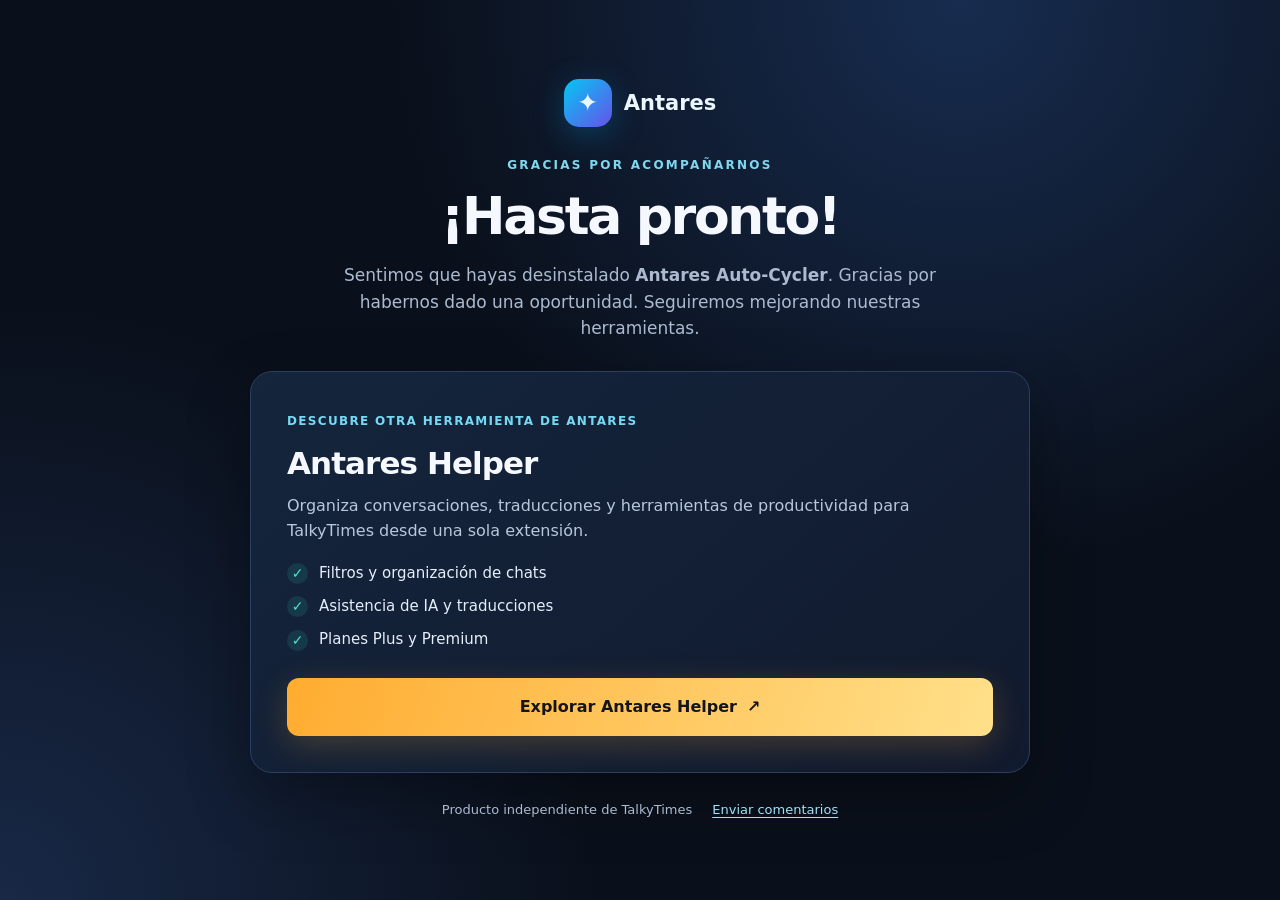
==== despedida/auto-cycler/index.html @ 86b5d060 "Add styled Antares uninstall landing page for despedida/auto-cycler/index.html" ====
<!doctype html>
<html lang="es"><head><meta charset="utf-8"><meta name="viewport" content="width=device-width,initial-scale=1"><meta name="robots" content="noindex,nofollow"><meta name="theme-color" content="#0c1322"><title>Hasta pronto — Antares Auto-Cycler</title><style>
:root{color-scheme:dark;--fg:#f6f8ff;--muted:#acbad0;--accent:#23c8e8;--highlight:#ffb443}
*{box-sizing:border-box}body{margin:0;min-height:100vh;display:grid;place-items:center;background:radial-gradient(circle at 75% 0%,#172c4f 0%,transparent 43%),radial-gradient(circle at 0% 100%,#182846 0%,transparent 38%),#0a101b;color:var(--fg);font:16px/1.55 system-ui,-apple-system,Segoe UI,Roboto,sans-serif;padding:36px 18px}
main{max-width:780px;width:100%;text-align:center}header{display:flex;align-items:center;justify-content:center;gap:12px;margin-bottom:29px;color:#eaf7ff;font-weight:800;font-size:21px}
.brand{width:48px;height:48px;display:grid;place-items:center;border-radius:15px;background:linear-gradient(135deg,#04c8f3,#6651ea);box-shadow:0 8px 32px #06a9f344;font-size:25px}
.eyebrow{text-transform:uppercase;letter-spacing:.19em;font-size:12px;font-weight:800;color:#7fd8ee}h1{font-size:clamp(32px,5.5vw,52px);line-height:1.14;letter-spacing:-.045em;margin:12px 0 16px}.intro{max-width:625px;margin:0 auto 30px;color:var(--muted);font-size:17px}
.panel{text-align:left;border:1px solid #2b3f60;background:linear-gradient(140deg,#14253c,#111a2e);padding:clamp(22px,4vw,36px);border-radius:22px;box-shadow:0 24px 64px #0005}
.panel small{color:#76d9f3;font-weight:800;letter-spacing:.11em;text-transform:uppercase;font-size:12px}h2{font-size:clamp(23px,4vw,31px);line-height:1.2;letter-spacing:-.03em;margin:12px 0} .panel p{color:#b9c7da;margin:0 0 18px}
.features{list-style:none;padding:0;margin:16px 0 26px;display:grid;gap:10px}.features li{display:flex;gap:11px;align-items:center;color:#e5eefc;font-size:15px}.tick{display:grid;place-items:center;min-width:21px;height:21px;border-radius:50%;background:#2ac5ae24;color:#57dec9;font-size:14px;font-weight:900}
.cta{display:flex;justify-content:center;align-items:center;gap:10px;background:linear-gradient(110deg,#ffac30,#ffe08a);border-radius:12px;color:#15141b;text-decoration:none;padding:17px 22px;box-shadow:0 9px 32px #ffa93136;font-size:16px;font-weight:850;text-align:center;transition:transform .15s}.cta:hover{transform:translateY(-2px)}.cta:focus-visible,a:focus-visible{outline:3px solid #64e6ff;outline-offset:3px}
.foot{display:flex;justify-content:center;gap:20px;flex-wrap:wrap;margin-top:27px;color:var(--muted);font-size:13px}.foot a{color:#a4dff7;text-decoration:underline;text-underline-offset:3px}
@media(prefers-reduced-motion:reduce){.cta{transition:none}}@media(max-width:500px){header{font-size:19px}.panel{text-align:left}.intro{font-size:15px}.cta{font-size:15px}}
</style></head><body><main>
<header><span class="brand" aria-hidden="true">✦</span><span>Antares</span></header>
<div class="eyebrow">Gracias por acompañarnos</div>
<h1>¡Hasta pronto!</h1>
<p class="intro">Sentimos que hayas desinstalado <strong>Antares Auto-Cycler</strong>. Gracias por habernos dado una oportunidad. Seguiremos mejorando nuestras herramientas.</p>
<section class="panel" aria-label="Otra extensión de Antares">
<small>Descubre otra herramienta de Antares</small>
<h2>Antares Helper</h2>
<p>Organiza conversaciones, traducciones y herramientas de productividad para TalkyTimes desde una sola extensión.</p>
<ul class="features"><li><span class="tick" aria-hidden="true">✓</span><span>Filtros y organización de chats</span></li><li><span class="tick" aria-hidden="true">✓</span><span>Asistencia de IA y traducciones</span></li><li><span class="tick" aria-hidden="true">✓</span><span>Planes Plus y Premium</span></li></ul>
<a class="cta" href="https://chromewebstore.google.com/detail/antares-helper/aejfcbeboafobmoghgmbblajlacijkpa" target="_blank" rel="noopener noreferrer" aria-label="Explorar Antares Helper en Chrome Web Store">Explorar Antares Helper <span aria-hidden="true">↗</span></a>
</section>
<nav class="foot" aria-label="Enlaces"><span>Producto independiente de TalkyTimes</span><a href="mailto:antaresagency93@gmail.com?subject=Comentarios%20sobre%20Antares%20Auto-Cycler">Enviar comentarios</a></nav>
</main></body></html>
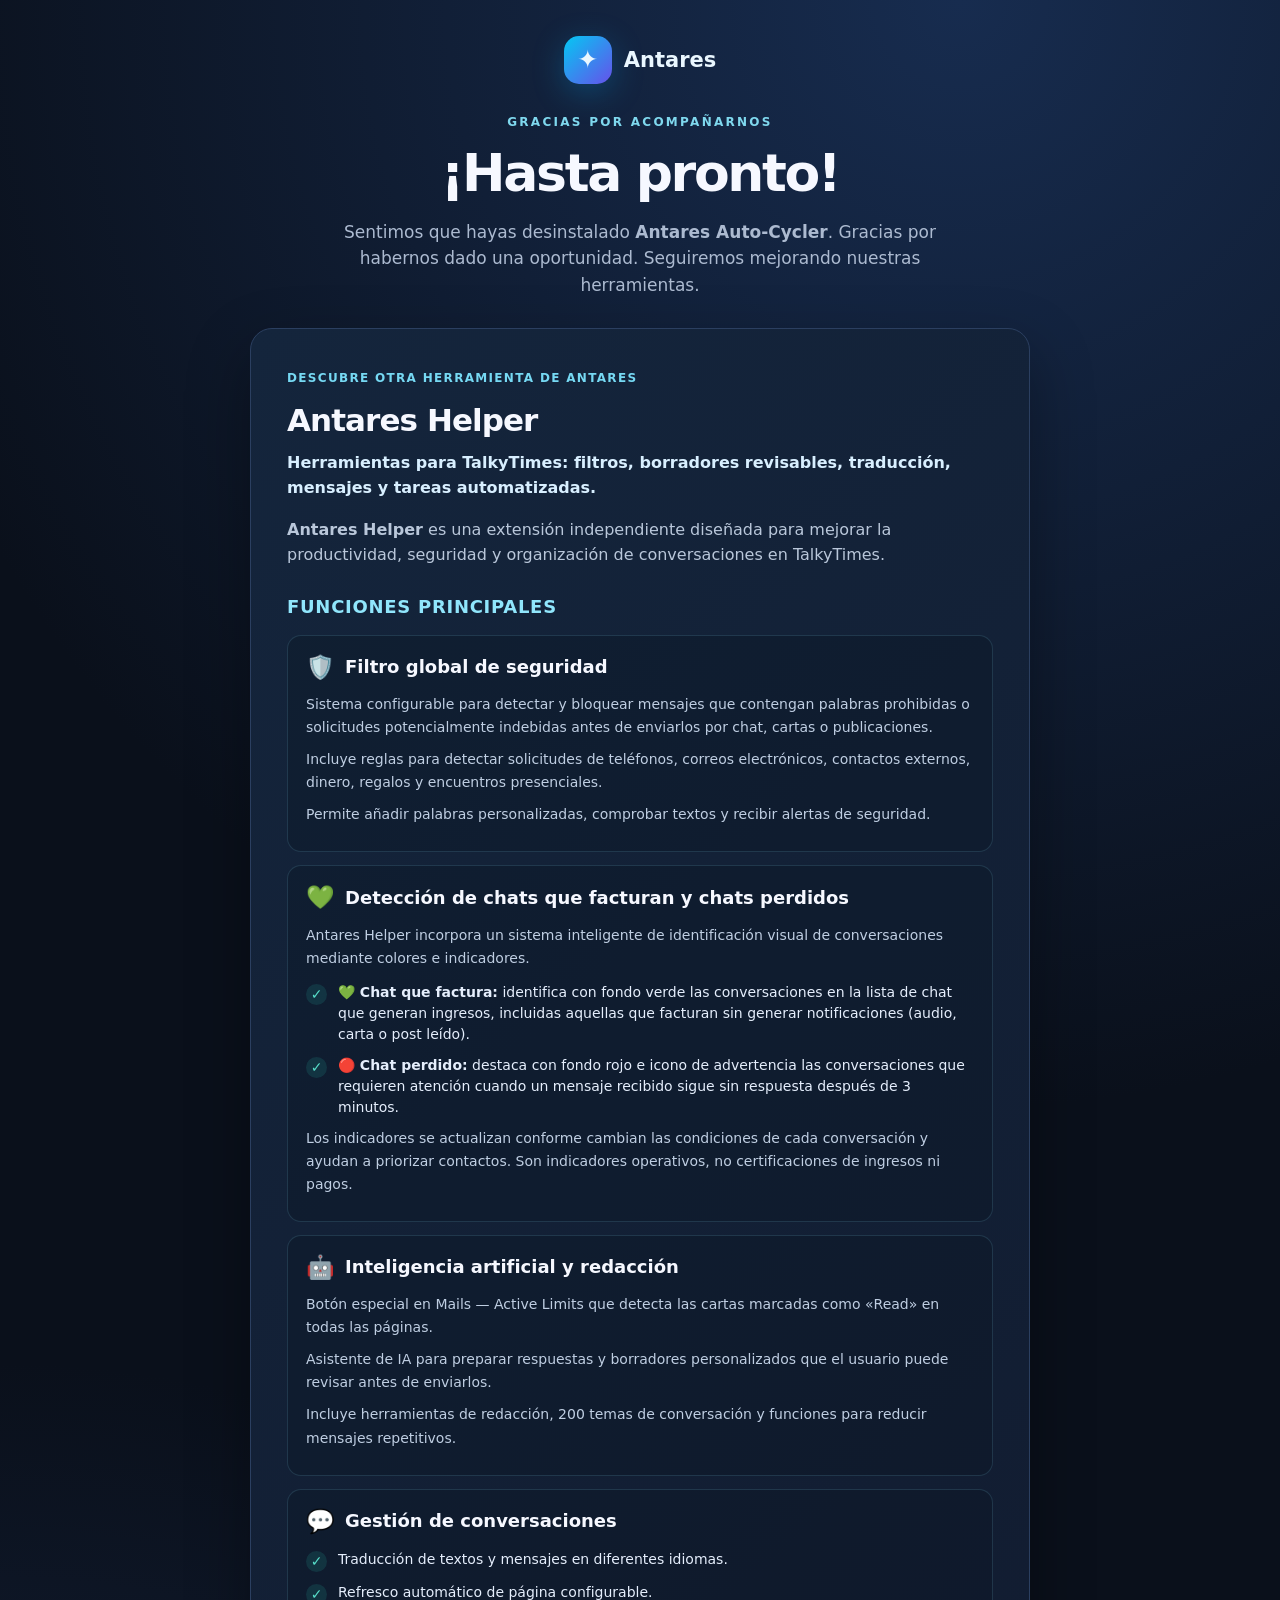
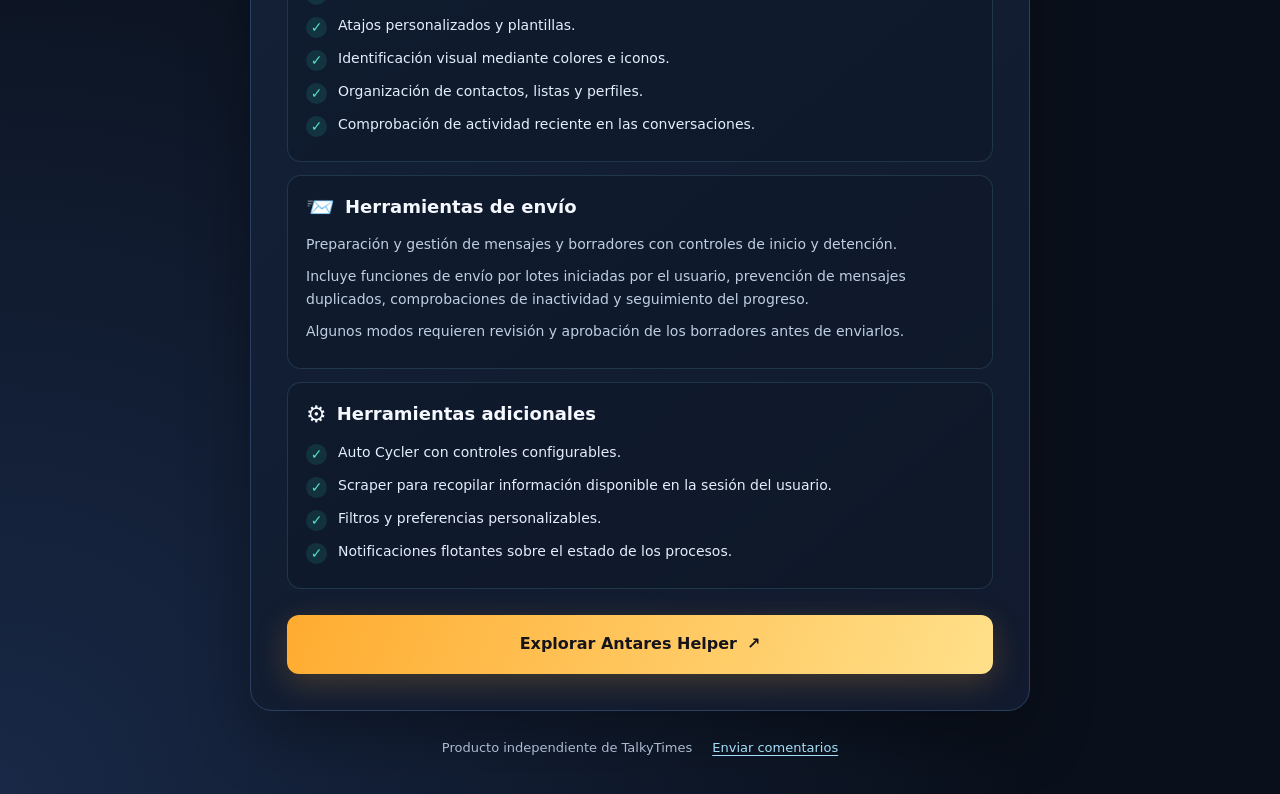
==== commit f0fc2cec: "Expand Antares Helper capabilities on Auto-Cycler uninstall recommendation" ====
--- a/despedida/auto-cycler/index.html
+++ b/despedida/auto-cycler/index.html
@@ -7,6 +7,16 @@
 .eyebrow{text-transform:uppercase;letter-spacing:.19em;font-size:12px;font-weight:800;color:#7fd8ee}h1{font-size:clamp(32px,5.5vw,52px);line-height:1.14;letter-spacing:-.045em;margin:12px 0 16px}.intro{max-width:625px;margin:0 auto 30px;color:var(--muted);font-size:17px}
 .panel{text-align:left;border:1px solid #2b3f60;background:linear-gradient(140deg,#14253c,#111a2e);padding:clamp(22px,4vw,36px);border-radius:22px;box-shadow:0 24px 64px #0005}
 .panel small{color:#76d9f3;font-weight:800;letter-spacing:.11em;text-transform:uppercase;font-size:12px}h2{font-size:clamp(23px,4vw,31px);line-height:1.2;letter-spacing:-.03em;margin:12px 0} .panel p{color:#b9c7da;margin:0 0 18px}
+.promo-lead{font-weight:650;color:#d8efff!important}
+.features-heading{margin:25px 0 14px;font-size:18px;color:#90e6fc;letter-spacing:.04em;text-transform:uppercase}
+.feature-sections{display:grid;gap:13px;margin:0 0 26px}
+.feature-section{border:1px solid rgba(127,216,238,.15);border-radius:14px;padding:16px 18px;background:rgba(9,18,31,.28)}
+.feature-section h4{display:flex;align-items:center;gap:10px;font-size:18px;line-height:1.35;margin:0 0 10px}
+.feature-emoji{font-size:23px}
+.feature-section p{font-size:14px;line-height:1.65;margin:9px 0!important;color:#bfcee2}
+.feature-section .features{margin:12px 0 8px}
+.feature-section .features li{align-items:flex-start;font-size:14px;line-height:1.5}
+.feature-section .tick{margin-top:2px}
 .features{list-style:none;padding:0;margin:16px 0 26px;display:grid;gap:10px}.features li{display:flex;gap:11px;align-items:center;color:#e5eefc;font-size:15px}.tick{display:grid;place-items:center;min-width:21px;height:21px;border-radius:50%;background:#2ac5ae24;color:#57dec9;font-size:14px;font-weight:900}
 .cta{display:flex;justify-content:center;align-items:center;gap:10px;background:linear-gradient(110deg,#ffac30,#ffe08a);border-radius:12px;color:#15141b;text-decoration:none;padding:17px 22px;box-shadow:0 9px 32px #ffa93136;font-size:16px;font-weight:850;text-align:center;transition:transform .15s}.cta:hover{transform:translateY(-2px)}.cta:focus-visible,a:focus-visible{outline:3px solid #64e6ff;outline-offset:3px}
 .foot{display:flex;justify-content:center;gap:20px;flex-wrap:wrap;margin-top:27px;color:var(--muted);font-size:13px}.foot a{color:#a4dff7;text-decoration:underline;text-underline-offset:3px}
@@ -19,8 +29,62 @@
 <section class="panel" aria-label="Otra extensión de Antares">
 <small>Descubre otra herramienta de Antares</small>
 <h2>Antares Helper</h2>
-<p>Organiza conversaciones, traducciones y herramientas de productividad para TalkyTimes desde una sola extensión.</p>
-<ul class="features"><li><span class="tick" aria-hidden="true">✓</span><span>Filtros y organización de chats</span></li><li><span class="tick" aria-hidden="true">✓</span><span>Asistencia de IA y traducciones</span></li><li><span class="tick" aria-hidden="true">✓</span><span>Planes Plus y Premium</span></li></ul>
+<p class="promo-lead">Herramientas para TalkyTimes: filtros, borradores revisables, traducción, mensajes y tareas automatizadas.</p>
+<p><strong>Antares Helper</strong> es una extensión independiente diseñada para mejorar la productividad, seguridad y organización de conversaciones en TalkyTimes.</p>
+<h3 class="features-heading">Funciones principales</h3>
+<div class="feature-sections">
+<section class="feature-section">
+<h4><span class="feature-emoji" aria-hidden="true">🛡️</span>Filtro global de seguridad</h4>
+<p>Sistema configurable para detectar y bloquear mensajes que contengan palabras prohibidas o solicitudes potencialmente indebidas antes de enviarlos por chat, cartas o publicaciones.</p>
+<p>Incluye reglas para detectar solicitudes de teléfonos, correos electrónicos, contactos externos, dinero, regalos y encuentros presenciales.</p>
+<p>Permite añadir palabras personalizadas, comprobar textos y recibir alertas de seguridad.</p>
+
+
+</section>
+<section class="feature-section">
+<h4><span class="feature-emoji" aria-hidden="true">💚</span>Detección de chats que facturan y chats perdidos</h4>
+<p>Antares Helper incorpora un sistema inteligente de identificación visual de conversaciones mediante colores e indicadores.</p>
+<ul class="features"><li><span class="tick" aria-hidden="true">✓</span><span><strong>💚 Chat que factura:</strong> identifica con fondo verde las conversaciones en la lista de chat que generan ingresos, incluidas aquellas que facturan sin generar notificaciones (audio, carta o post leído).</span></li>
+<li><span class="tick" aria-hidden="true">✓</span><span><strong>🔴 Chat perdido:</strong> destaca con fondo rojo e icono de advertencia las conversaciones que requieren atención cuando un mensaje recibido sigue sin respuesta después de 3 minutos.</span></li></ul>
+<p>Los indicadores se actualizan conforme cambian las condiciones de cada conversación y ayudan a priorizar contactos. Son indicadores operativos, no certificaciones de ingresos ni pagos.</p>
+</section>
+<section class="feature-section">
+<h4><span class="feature-emoji" aria-hidden="true">🤖</span>Inteligencia artificial y redacción</h4>
+<p>Botón especial en Mails — Active Limits que detecta las cartas marcadas como «Read» en todas las páginas.</p>
+<p>Asistente de IA para preparar respuestas y borradores personalizados que el usuario puede revisar antes de enviarlos.</p>
+<p>Incluye herramientas de redacción, 200 temas de conversación y funciones para reducir mensajes repetitivos.</p>
+
+
+</section>
+<section class="feature-section">
+<h4><span class="feature-emoji" aria-hidden="true">💬</span>Gestión de conversaciones</h4>
+
+<ul class="features"><li><span class="tick" aria-hidden="true">✓</span><span>Traducción de textos y mensajes en diferentes idiomas.</span></li>
+<li><span class="tick" aria-hidden="true">✓</span><span>Refresco automático de página configurable.</span></li>
+<li><span class="tick" aria-hidden="true">✓</span><span>Atajos personalizados y plantillas.</span></li>
+<li><span class="tick" aria-hidden="true">✓</span><span>Identificación visual mediante colores e iconos.</span></li>
+<li><span class="tick" aria-hidden="true">✓</span><span>Organización de contactos, listas y perfiles.</span></li>
+<li><span class="tick" aria-hidden="true">✓</span><span>Comprobación de actividad reciente en las conversaciones.</span></li></ul>
+
+</section>
+<section class="feature-section">
+<h4><span class="feature-emoji" aria-hidden="true">📨</span>Herramientas de envío</h4>
+<p>Preparación y gestión de mensajes y borradores con controles de inicio y detención.</p>
+<p>Incluye funciones de envío por lotes iniciadas por el usuario, prevención de mensajes duplicados, comprobaciones de inactividad y seguimiento del progreso.</p>
+<p>Algunos modos requieren revisión y aprobación de los borradores antes de enviarlos.</p>
+
+
+</section>
+<section class="feature-section">
+<h4><span class="feature-emoji" aria-hidden="true">⚙️</span>Herramientas adicionales</h4>
+
+<ul class="features"><li><span class="tick" aria-hidden="true">✓</span><span>Auto Cycler con controles configurables.</span></li>
+<li><span class="tick" aria-hidden="true">✓</span><span>Scraper para recopilar información disponible en la sesión del usuario.</span></li>
+<li><span class="tick" aria-hidden="true">✓</span><span>Filtros y preferencias personalizables.</span></li>
+<li><span class="tick" aria-hidden="true">✓</span><span>Notificaciones flotantes sobre el estado de los procesos.</span></li></ul>
+
+</section>
+</div>
 <a class="cta" href="https://chromewebstore.google.com/detail/antares-helper/aejfcbeboafobmoghgmbblajlacijkpa" target="_blank" rel="noopener noreferrer" aria-label="Explorar Antares Helper en Chrome Web Store">Explorar Antares Helper <span aria-hidden="true">↗</span></a>
 </section>
 <nav class="foot" aria-label="Enlaces"><span>Producto independiente de TalkyTimes</span><a href="mailto:antaresagency93@gmail.com?subject=Comentarios%20sobre%20Antares%20Auto-Cycler">Enviar comentarios</a></nav>
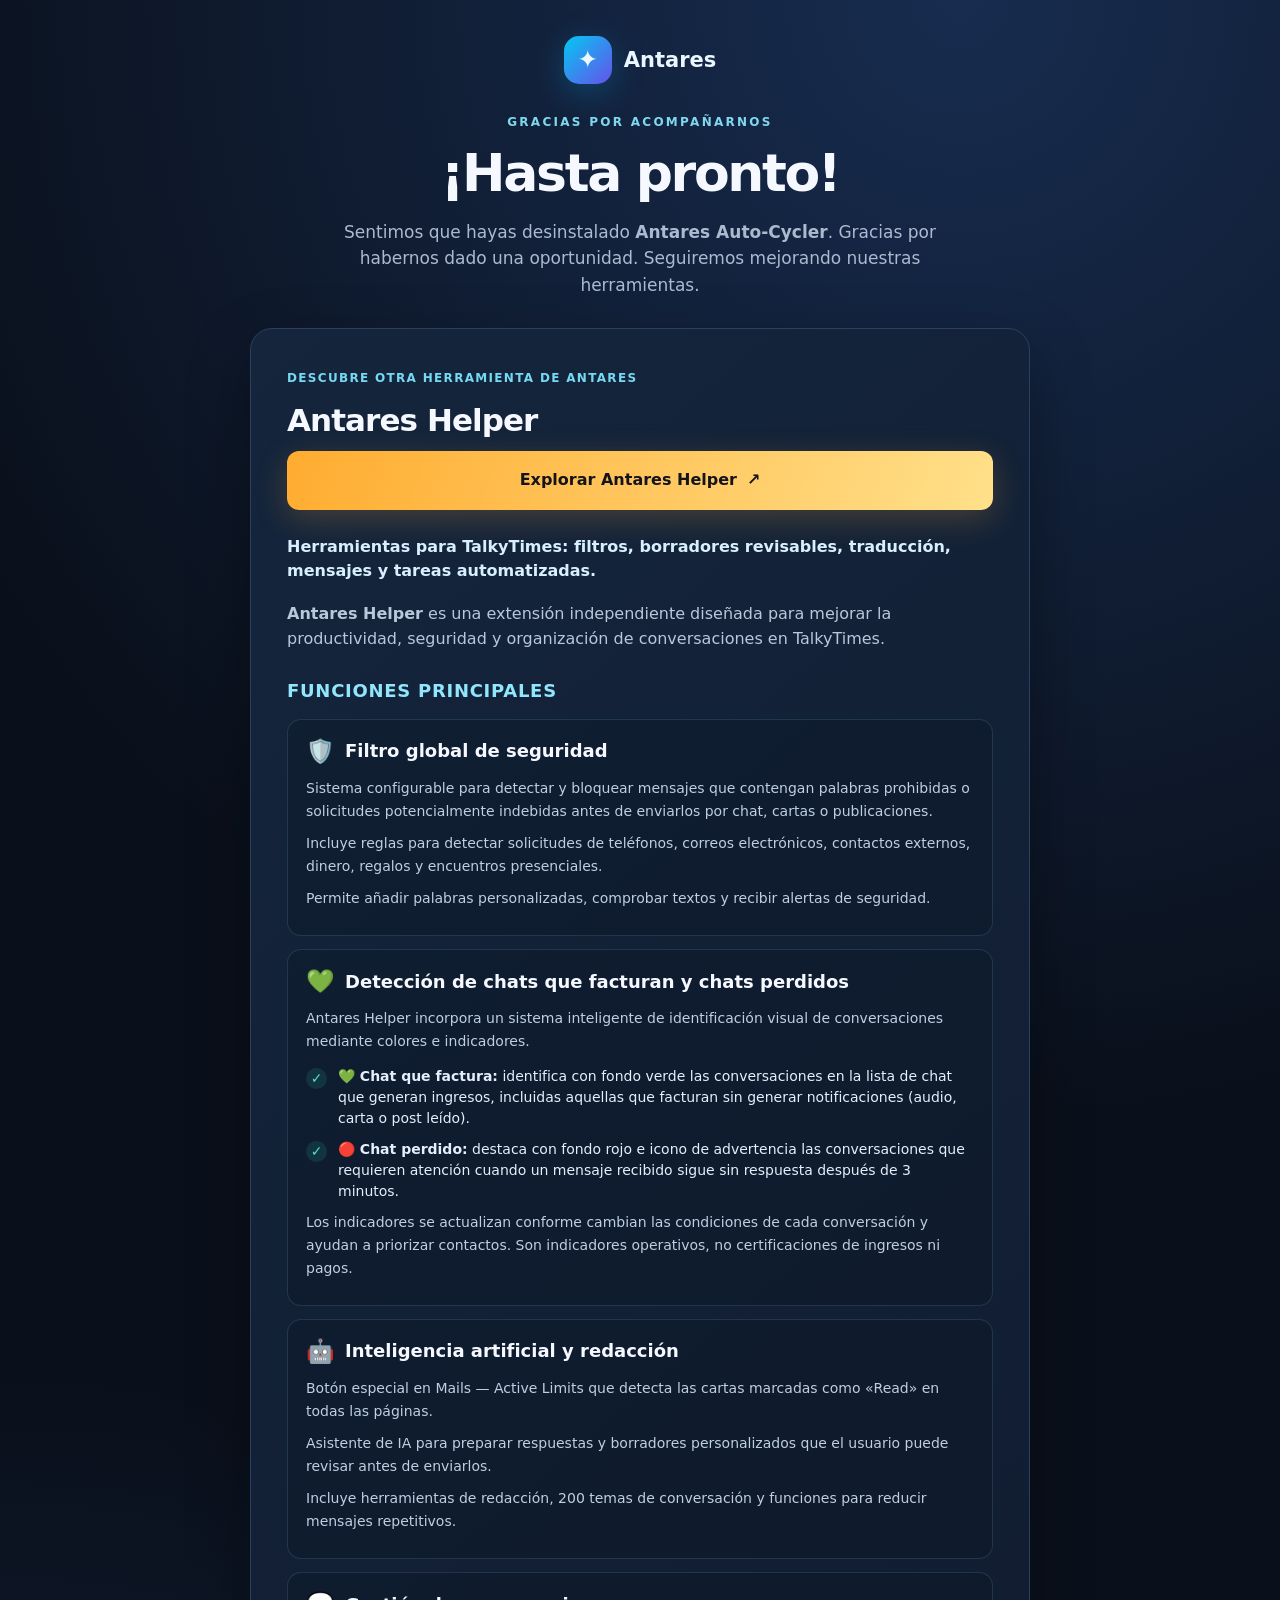
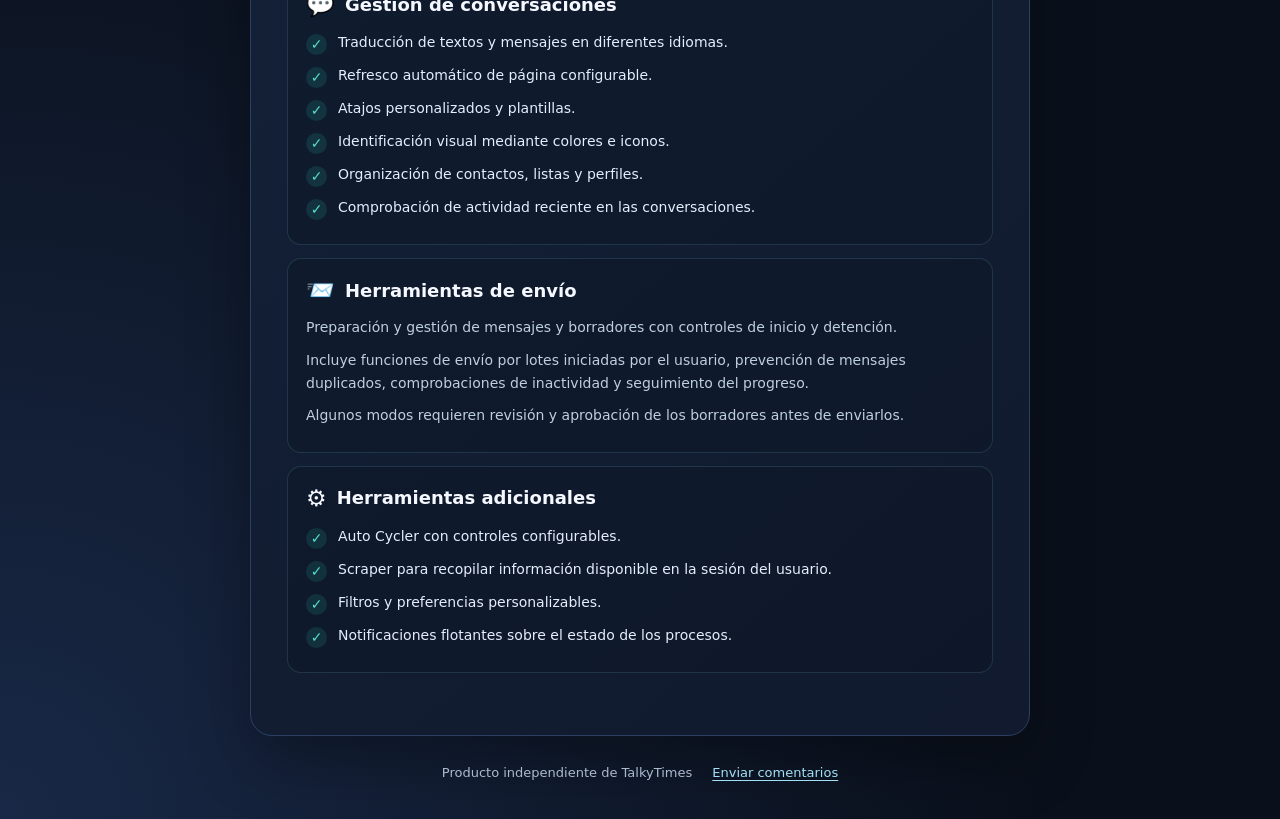
==== commit 71a1bd23: "Move extension explore CTA above features on uninstall page" ====
--- a/despedida/auto-cycler/index.html
+++ b/despedida/auto-cycler/index.html
@@ -18,7 +18,7 @@
 .feature-section .features li{align-items:flex-start;font-size:14px;line-height:1.5}
 .feature-section .tick{margin-top:2px}
 .features{list-style:none;padding:0;margin:16px 0 26px;display:grid;gap:10px}.features li{display:flex;gap:11px;align-items:center;color:#e5eefc;font-size:15px}.tick{display:grid;place-items:center;min-width:21px;height:21px;border-radius:50%;background:#2ac5ae24;color:#57dec9;font-size:14px;font-weight:900}
-.cta{display:flex;justify-content:center;align-items:center;gap:10px;background:linear-gradient(110deg,#ffac30,#ffe08a);border-radius:12px;color:#15141b;text-decoration:none;padding:17px 22px;box-shadow:0 9px 32px #ffa93136;font-size:16px;font-weight:850;text-align:center;transition:transform .15s}.cta:hover{transform:translateY(-2px)}.cta:focus-visible,a:focus-visible{outline:3px solid #64e6ff;outline-offset:3px}
+.cta{margin:10px 0 25px;display:flex;justify-content:center;align-items:center;gap:10px;background:linear-gradient(110deg,#ffac30,#ffe08a);border-radius:12px;color:#15141b;text-decoration:none;padding:17px 22px;box-shadow:0 9px 32px #ffa93136;font-size:16px;font-weight:850;text-align:center;transition:transform .15s}.cta:hover{transform:translateY(-2px)}.cta:focus-visible,a:focus-visible{outline:3px solid #64e6ff;outline-offset:3px}
 .foot{display:flex;justify-content:center;gap:20px;flex-wrap:wrap;margin-top:27px;color:var(--muted);font-size:13px}.foot a{color:#a4dff7;text-decoration:underline;text-underline-offset:3px}
 @media(prefers-reduced-motion:reduce){.cta{transition:none}}@media(max-width:500px){header{font-size:19px}.panel{text-align:left}.intro{font-size:15px}.cta{font-size:15px}}
 </style></head><body><main>
@@ -29,6 +29,7 @@
 <section class="panel" aria-label="Otra extensión de Antares">
 <small>Descubre otra herramienta de Antares</small>
 <h2>Antares Helper</h2>
+<a class="cta" href="https://chromewebstore.google.com/detail/antares-helper/aejfcbeboafobmoghgmbblajlacijkpa" target="_blank" rel="noopener noreferrer" aria-label="Explorar Antares Helper en Chrome Web Store">Explorar Antares Helper <span aria-hidden="true">↗</span></a>
 <p class="promo-lead">Herramientas para TalkyTimes: filtros, borradores revisables, traducción, mensajes y tareas automatizadas.</p>
 <p><strong>Antares Helper</strong> es una extensión independiente diseñada para mejorar la productividad, seguridad y organización de conversaciones en TalkyTimes.</p>
 <h3 class="features-heading">Funciones principales</h3>
@@ -85,7 +86,6 @@
 
 </section>
 </div>
-<a class="cta" href="https://chromewebstore.google.com/detail/antares-helper/aejfcbeboafobmoghgmbblajlacijkpa" target="_blank" rel="noopener noreferrer" aria-label="Explorar Antares Helper en Chrome Web Store">Explorar Antares Helper <span aria-hidden="true">↗</span></a>
 </section>
 <nav class="foot" aria-label="Enlaces"><span>Producto independiente de TalkyTimes</span><a href="mailto:antaresagency93@gmail.com?subject=Comentarios%20sobre%20Antares%20Auto-Cycler">Enviar comentarios</a></nav>
 </main></body></html>
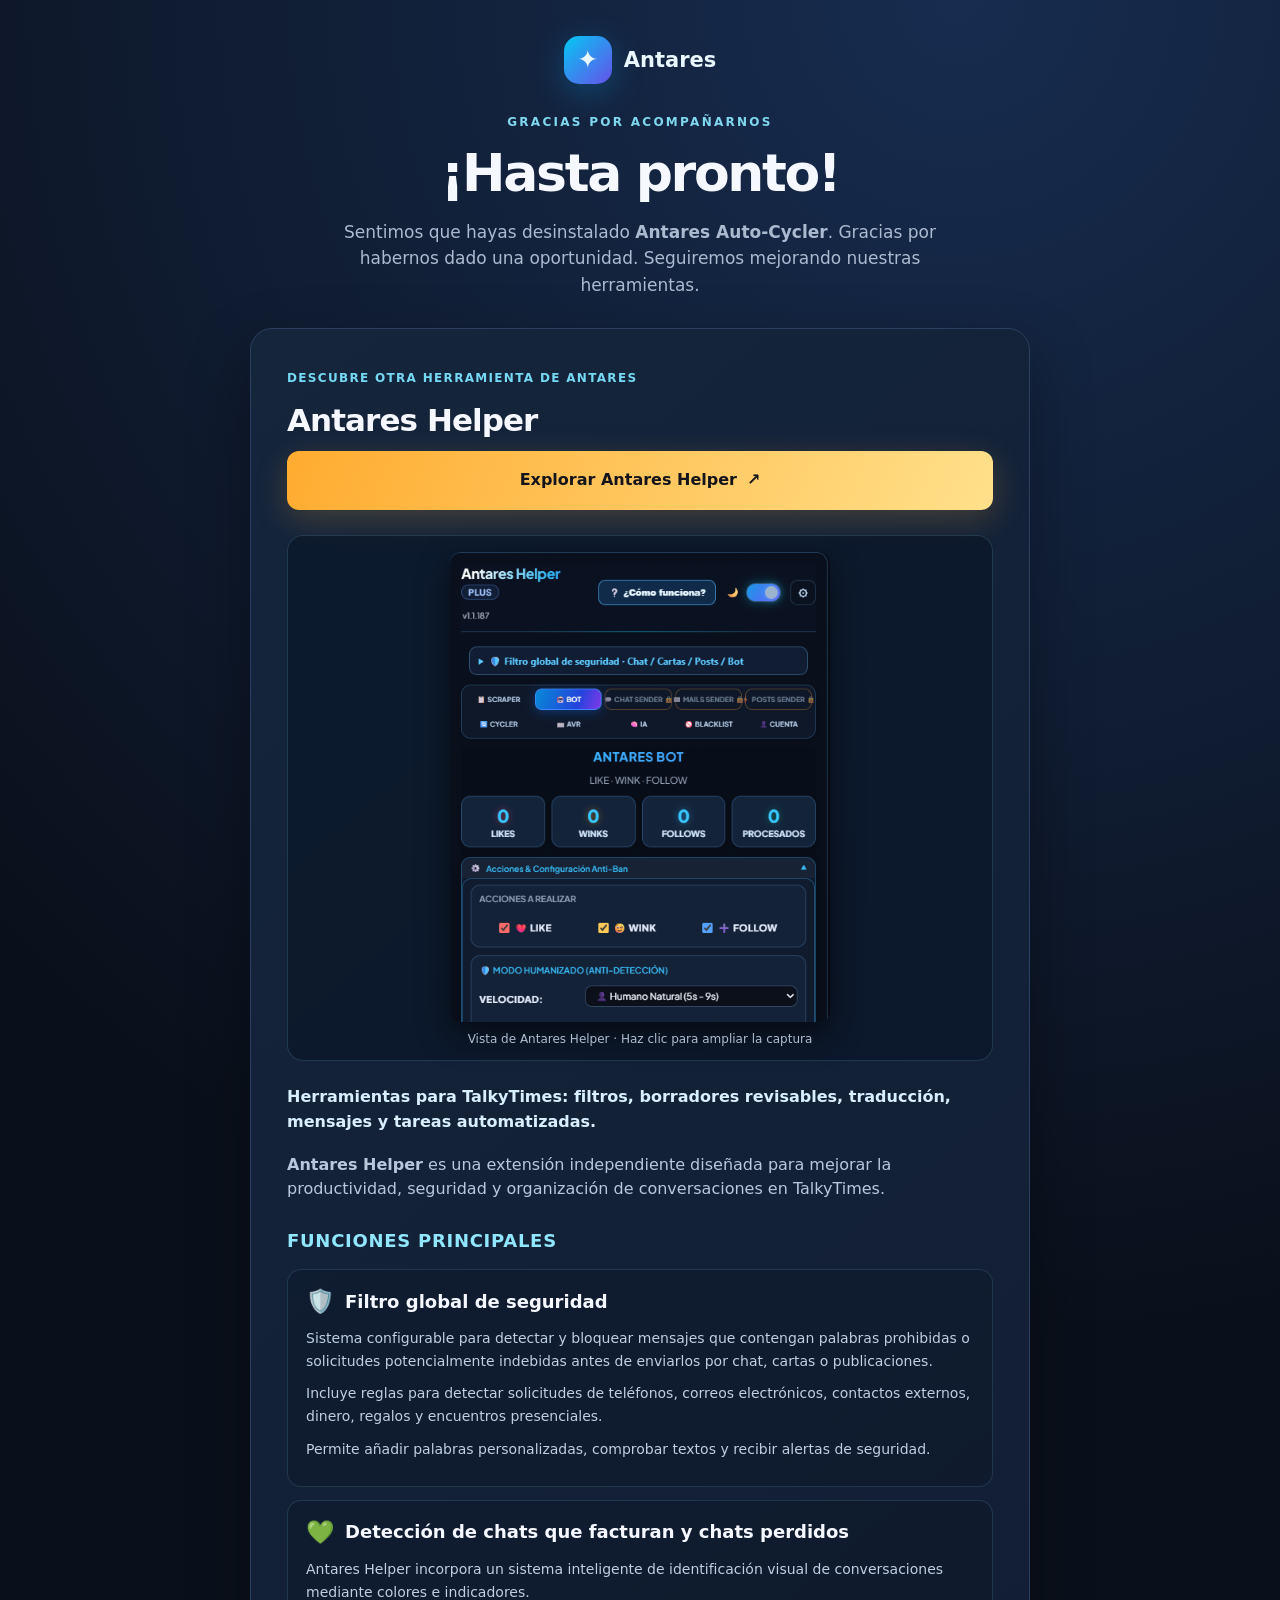
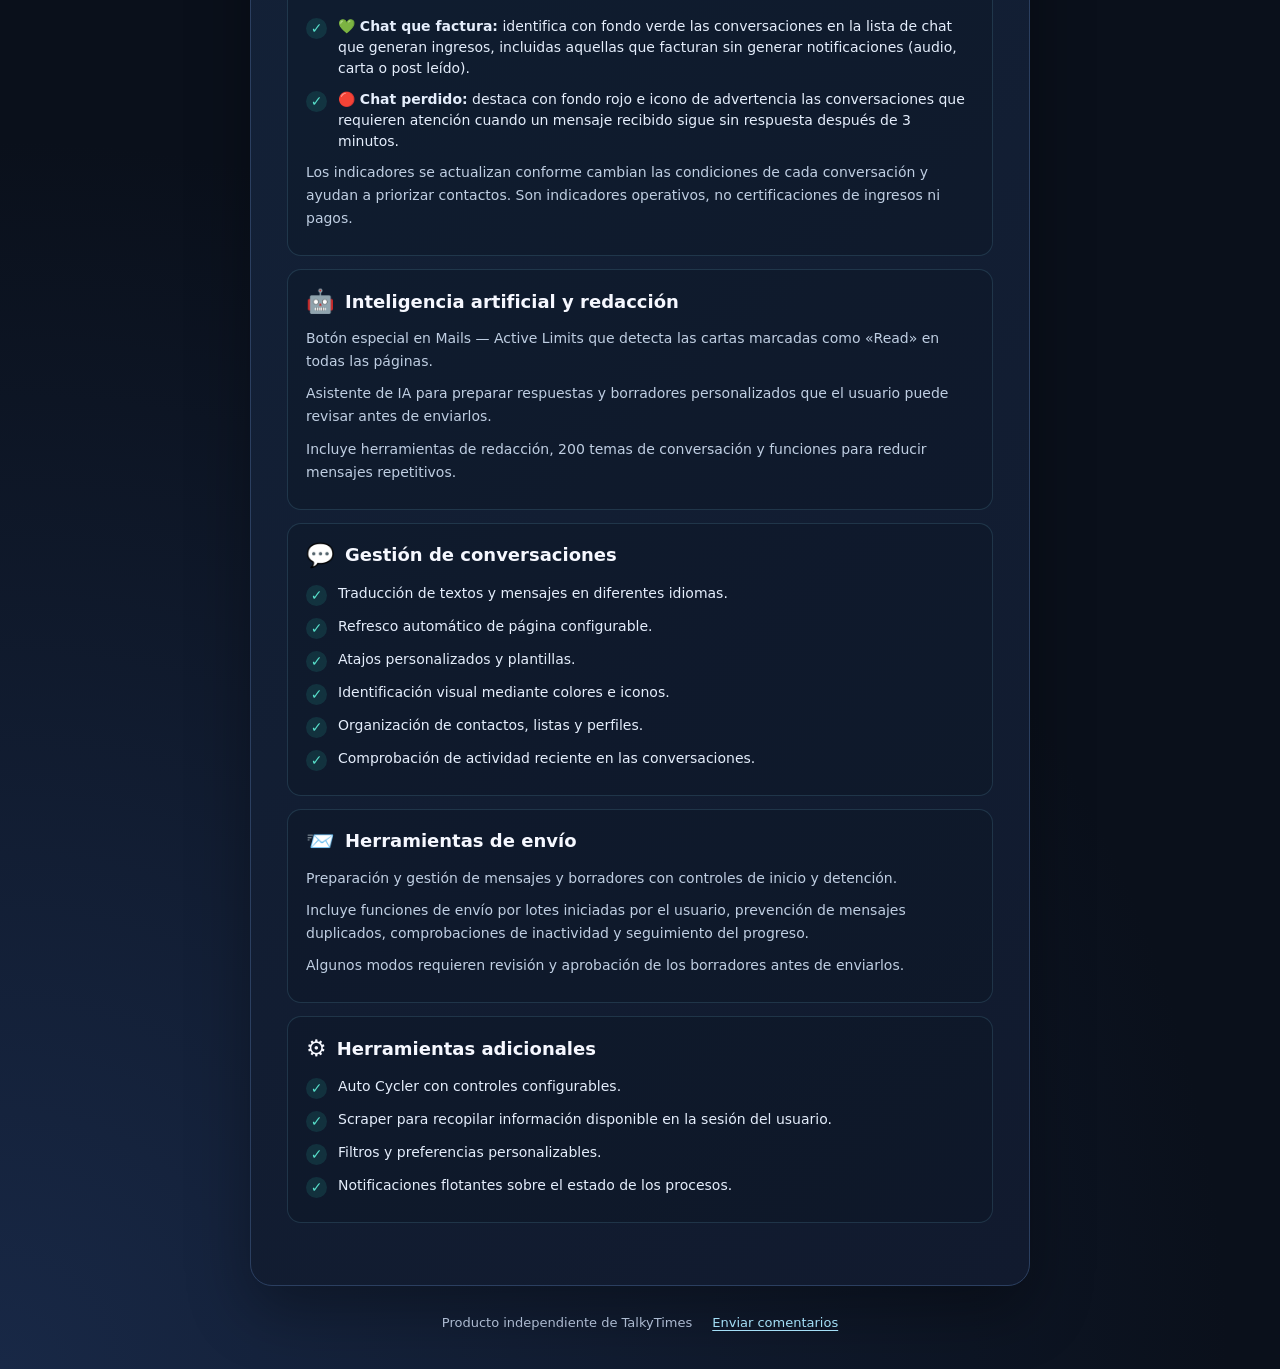
==== commit 23495993: "Display real Vista de Antares Helper screenshot on uninstall page" ====
--- a/despedida/auto-cycler/index.html
+++ b/despedida/auto-cycler/index.html
@@ -19,6 +19,11 @@
 .feature-section .tick{margin-top:2px}
 .features{list-style:none;padding:0;margin:16px 0 26px;display:grid;gap:10px}.features li{display:flex;gap:11px;align-items:center;color:#e5eefc;font-size:15px}.tick{display:grid;place-items:center;min-width:21px;height:21px;border-radius:50%;background:#2ac5ae24;color:#57dec9;font-size:14px;font-weight:900}
 .cta{margin:10px 0 25px;display:flex;justify-content:center;align-items:center;gap:10px;background:linear-gradient(110deg,#ffac30,#ffe08a);border-radius:12px;color:#15141b;text-decoration:none;padding:17px 22px;box-shadow:0 9px 32px #ffa93136;font-size:16px;font-weight:850;text-align:center;transition:transform .15s}.cta:hover{transform:translateY(-2px)}.cta:focus-visible,a:focus-visible{outline:3px solid #64e6ff;outline-offset:3px}
+.extension-preview{display:flex;align-items:center;flex-direction:column;gap:9px;margin:3px 0 24px;padding:16px 12px 12px;border:1px solid rgba(127,216,238,.17);border-radius:16px;background:rgba(6,16,31,.46)}
+.extension-preview a{display:block;max-width:100%;line-height:0;border-radius:10px}
+.extension-preview img{display:block;max-width:100%;max-height:470px;width:auto;height:auto;object-fit:contain;border-radius:10px;box-shadow:0 13px 30px #0008}
+.extension-preview figcaption{color:#aebdd0;text-align:center;font-size:12px;line-height:1.45}
+.extension-preview a:focus-visible{outline:3px solid #64e6ff;outline-offset:4px}
 .foot{display:flex;justify-content:center;gap:20px;flex-wrap:wrap;margin-top:27px;color:var(--muted);font-size:13px}.foot a{color:#a4dff7;text-decoration:underline;text-underline-offset:3px}
 @media(prefers-reduced-motion:reduce){.cta{transition:none}}@media(max-width:500px){header{font-size:19px}.panel{text-align:left}.intro{font-size:15px}.cta{font-size:15px}}
 </style></head><body><main>
@@ -30,6 +35,10 @@
 <small>Descubre otra herramienta de Antares</small>
 <h2>Antares Helper</h2>
 <a class="cta" href="https://chromewebstore.google.com/detail/antares-helper/aejfcbeboafobmoghgmbblajlacijkpa" target="_blank" rel="noopener noreferrer" aria-label="Explorar Antares Helper en Chrome Web Store">Explorar Antares Helper <span aria-hidden="true">↗</span></a>
+<figure class="extension-preview">
+<a href="./vista-antares-helper.png" target="_blank" rel="noopener noreferrer" aria-label="Abrir captura completa de Vista de Antares Helper"><img src="./vista-antares-helper.png" width="479" height="592" loading="lazy" decoding="async" alt="Captura real del panel de Antares Helper, con menú de herramientas, controles del bot, acciones y estadísticas."></a>
+<figcaption>Vista de Antares Helper · Haz clic para ampliar la captura</figcaption>
+</figure>
 <p class="promo-lead">Herramientas para TalkyTimes: filtros, borradores revisables, traducción, mensajes y tareas automatizadas.</p>
 <p><strong>Antares Helper</strong> es una extensión independiente diseñada para mejorar la productividad, seguridad y organización de conversaciones en TalkyTimes.</p>
 <h3 class="features-heading">Funciones principales</h3>
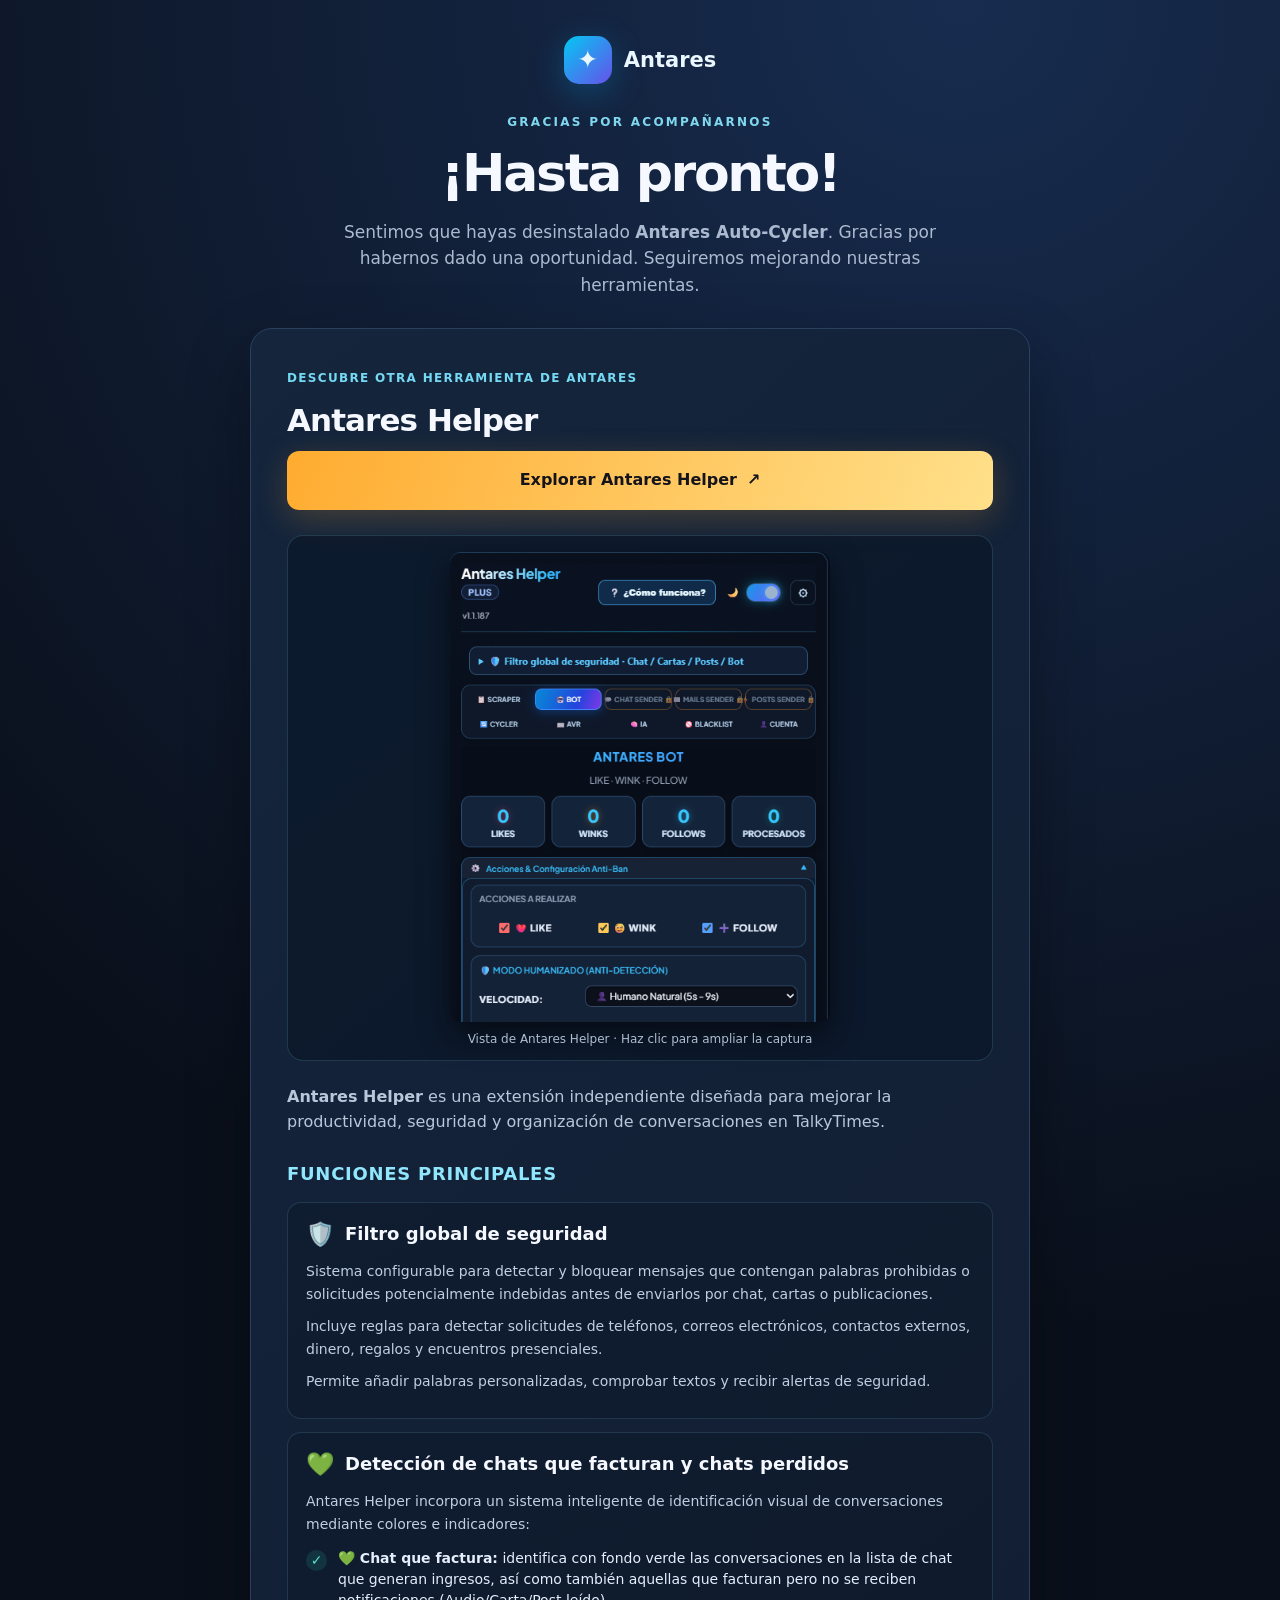
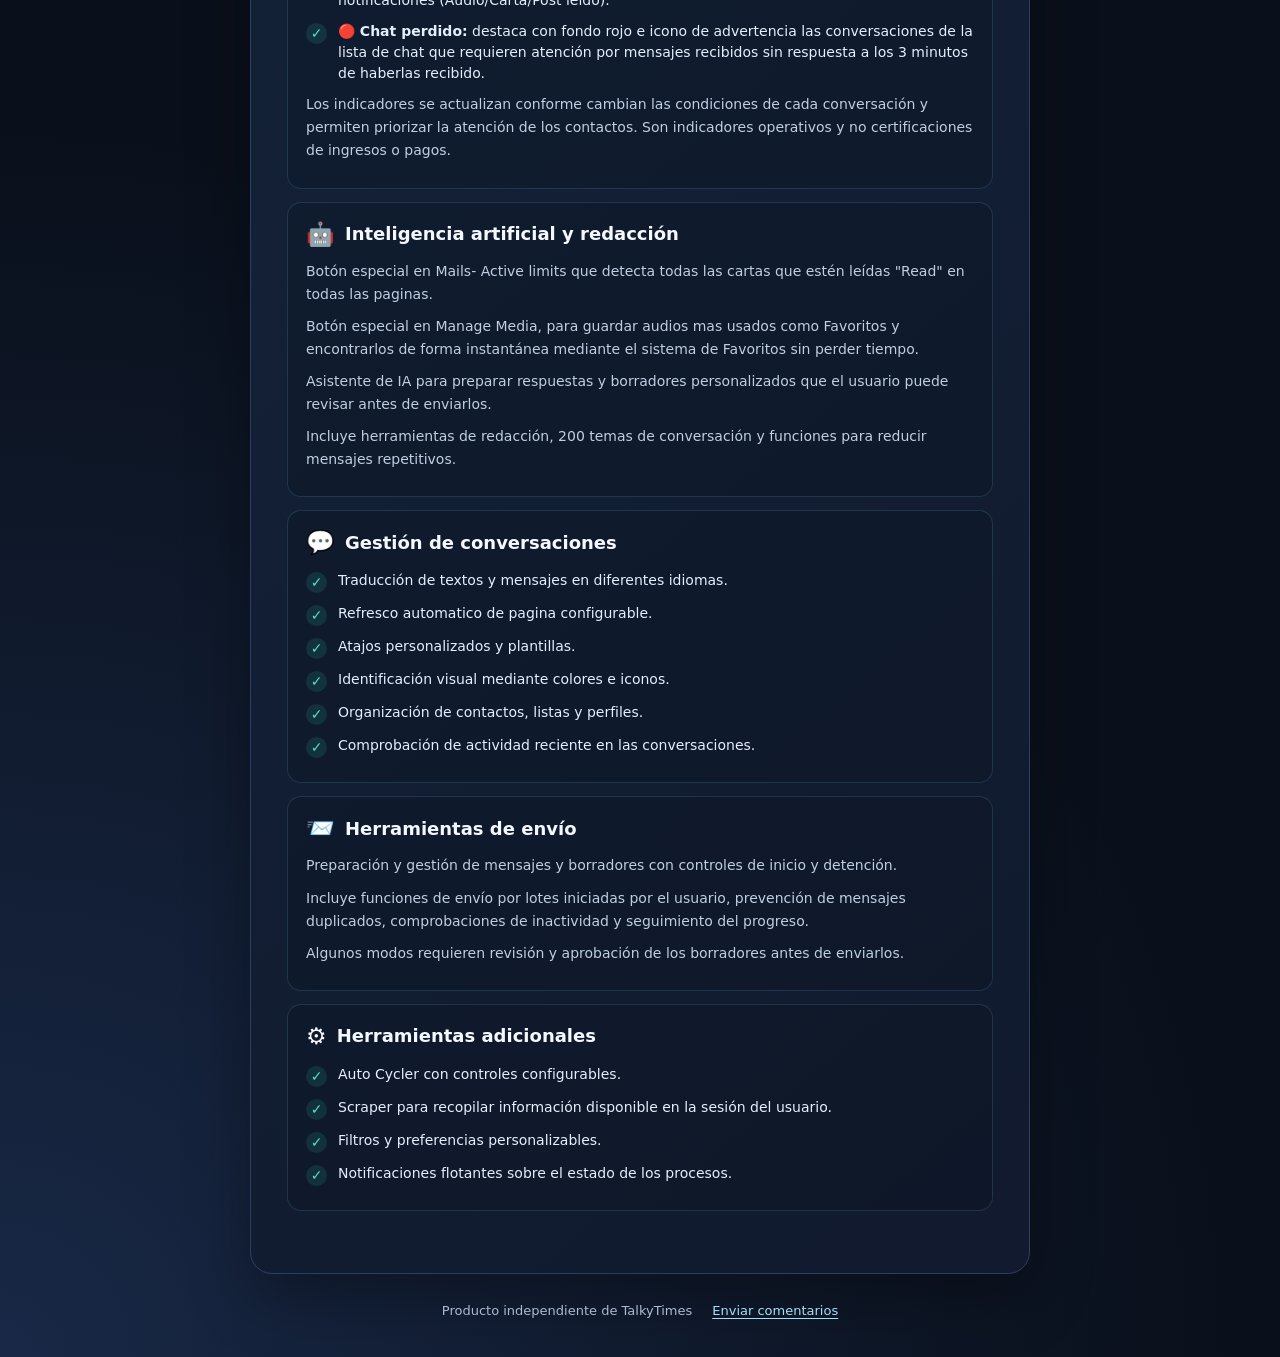
==== commit 568773e6: "Update Antares Helper farewell description including Read mails and favorite audio tools" ====
--- a/despedida/auto-cycler/index.html
+++ b/despedida/auto-cycler/index.html
@@ -39,7 +39,6 @@
 <a href="./vista-antares-helper.png" target="_blank" rel="noopener noreferrer" aria-label="Abrir captura completa de Vista de Antares Helper"><img src="./vista-antares-helper.png" width="479" height="592" loading="lazy" decoding="async" alt="Captura real del panel de Antares Helper, con menú de herramientas, controles del bot, acciones y estadísticas."></a>
 <figcaption>Vista de Antares Helper · Haz clic para ampliar la captura</figcaption>
 </figure>
-<p class="promo-lead">Herramientas para TalkyTimes: filtros, borradores revisables, traducción, mensajes y tareas automatizadas.</p>
 <p><strong>Antares Helper</strong> es una extensión independiente diseñada para mejorar la productividad, seguridad y organización de conversaciones en TalkyTimes.</p>
 <h3 class="features-heading">Funciones principales</h3>
 <div class="feature-sections">
@@ -48,51 +47,48 @@
 <p>Sistema configurable para detectar y bloquear mensajes que contengan palabras prohibidas o solicitudes potencialmente indebidas antes de enviarlos por chat, cartas o publicaciones.</p>
 <p>Incluye reglas para detectar solicitudes de teléfonos, correos electrónicos, contactos externos, dinero, regalos y encuentros presenciales.</p>
 <p>Permite añadir palabras personalizadas, comprobar textos y recibir alertas de seguridad.</p>
-
-
 </section>
 <section class="feature-section">
 <h4><span class="feature-emoji" aria-hidden="true">💚</span>Detección de chats que facturan y chats perdidos</h4>
-<p>Antares Helper incorpora un sistema inteligente de identificación visual de conversaciones mediante colores e indicadores.</p>
-<ul class="features"><li><span class="tick" aria-hidden="true">✓</span><span><strong>💚 Chat que factura:</strong> identifica con fondo verde las conversaciones en la lista de chat que generan ingresos, incluidas aquellas que facturan sin generar notificaciones (audio, carta o post leído).</span></li>
-<li><span class="tick" aria-hidden="true">✓</span><span><strong>🔴 Chat perdido:</strong> destaca con fondo rojo e icono de advertencia las conversaciones que requieren atención cuando un mensaje recibido sigue sin respuesta después de 3 minutos.</span></li></ul>
-<p>Los indicadores se actualizan conforme cambian las condiciones de cada conversación y ayudan a priorizar contactos. Son indicadores operativos, no certificaciones de ingresos ni pagos.</p>
+<p>Antares Helper incorpora un sistema inteligente de identificación visual de conversaciones mediante colores e indicadores:</p>
+<ul class="features">
+<li><span class="tick" aria-hidden="true">✓</span><span><strong>💚 Chat que factura:</strong> identifica con fondo verde las conversaciones en la lista de chat que generan ingresos, así como también aquellas que facturan pero no se reciben notificaciones (Audio/Carta/Post leído).</span></li>
+<li><span class="tick" aria-hidden="true">✓</span><span><strong>🔴 Chat perdido:</strong> destaca con fondo rojo e icono de advertencia las conversaciones de la lista de chat que requieren atención por mensajes recibidos sin respuesta a los 3 minutos de haberlas recibido.</span></li>
+</ul>
+<p>Los indicadores se actualizan conforme cambian las condiciones de cada conversación y permiten priorizar la atención de los contactos. Son indicadores operativos y no certificaciones de ingresos o pagos.</p>
 </section>
 <section class="feature-section">
 <h4><span class="feature-emoji" aria-hidden="true">🤖</span>Inteligencia artificial y redacción</h4>
-<p>Botón especial en Mails — Active Limits que detecta las cartas marcadas como «Read» en todas las páginas.</p>
+<p>Botón especial en Mails- Active limits que detecta todas las cartas que estén leídas "Read" en todas las paginas.</p>
+<p>Botón especial en Manage Media, para guardar audios mas usados como Favoritos y encontrarlos de forma instantánea mediante el sistema de Favoritos sin perder tiempo.</p>
 <p>Asistente de IA para preparar respuestas y borradores personalizados que el usuario puede revisar antes de enviarlos.</p>
 <p>Incluye herramientas de redacción, 200 temas de conversación y funciones para reducir mensajes repetitivos.</p>
-
-
 </section>
 <section class="feature-section">
 <h4><span class="feature-emoji" aria-hidden="true">💬</span>Gestión de conversaciones</h4>
-
-<ul class="features"><li><span class="tick" aria-hidden="true">✓</span><span>Traducción de textos y mensajes en diferentes idiomas.</span></li>
-<li><span class="tick" aria-hidden="true">✓</span><span>Refresco automático de página configurable.</span></li>
+<ul class="features">
+<li><span class="tick" aria-hidden="true">✓</span><span>Traducción de textos y mensajes en diferentes idiomas.</span></li>
+<li><span class="tick" aria-hidden="true">✓</span><span>Refresco automatico de pagina configurable.</span></li>
 <li><span class="tick" aria-hidden="true">✓</span><span>Atajos personalizados y plantillas.</span></li>
 <li><span class="tick" aria-hidden="true">✓</span><span>Identificación visual mediante colores e iconos.</span></li>
 <li><span class="tick" aria-hidden="true">✓</span><span>Organización de contactos, listas y perfiles.</span></li>
-<li><span class="tick" aria-hidden="true">✓</span><span>Comprobación de actividad reciente en las conversaciones.</span></li></ul>
-
+<li><span class="tick" aria-hidden="true">✓</span><span>Comprobación de actividad reciente en las conversaciones.</span></li>
+</ul>
 </section>
 <section class="feature-section">
 <h4><span class="feature-emoji" aria-hidden="true">📨</span>Herramientas de envío</h4>
 <p>Preparación y gestión de mensajes y borradores con controles de inicio y detención.</p>
 <p>Incluye funciones de envío por lotes iniciadas por el usuario, prevención de mensajes duplicados, comprobaciones de inactividad y seguimiento del progreso.</p>
 <p>Algunos modos requieren revisión y aprobación de los borradores antes de enviarlos.</p>
-
-
 </section>
 <section class="feature-section">
 <h4><span class="feature-emoji" aria-hidden="true">⚙️</span>Herramientas adicionales</h4>
-
-<ul class="features"><li><span class="tick" aria-hidden="true">✓</span><span>Auto Cycler con controles configurables.</span></li>
+<ul class="features">
+<li><span class="tick" aria-hidden="true">✓</span><span>Auto Cycler con controles configurables.</span></li>
 <li><span class="tick" aria-hidden="true">✓</span><span>Scraper para recopilar información disponible en la sesión del usuario.</span></li>
 <li><span class="tick" aria-hidden="true">✓</span><span>Filtros y preferencias personalizables.</span></li>
-<li><span class="tick" aria-hidden="true">✓</span><span>Notificaciones flotantes sobre el estado de los procesos.</span></li></ul>
-
+<li><span class="tick" aria-hidden="true">✓</span><span>Notificaciones flotantes sobre el estado de los procesos.</span></li>
+</ul>
 </section>
 </div>
 </section>
